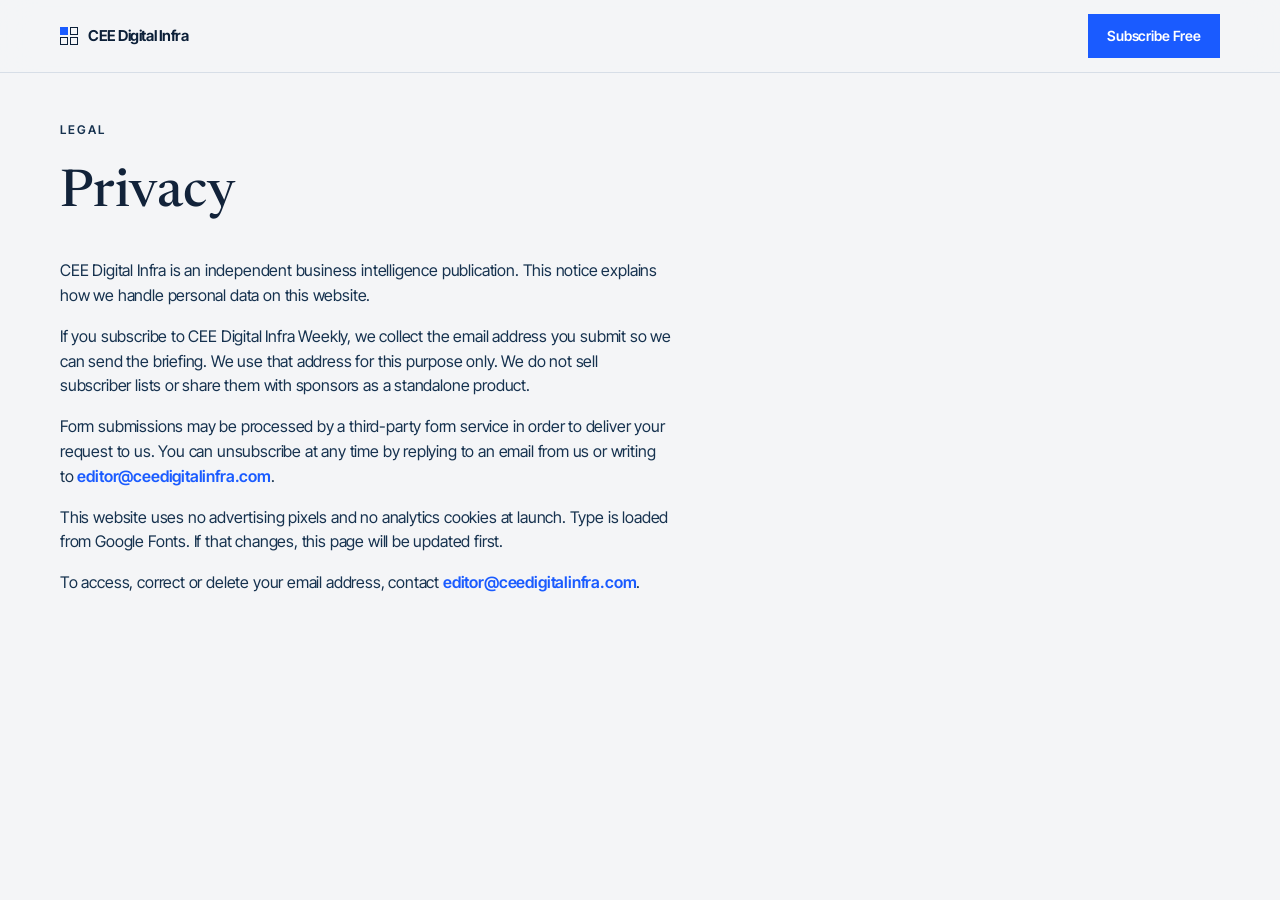
==== privacy.html @ a5130c38 "Launch the English pre-publication landing page. Replace the placeholder with a B2B intelligence sit" ====
<!DOCTYPE html>
<html lang="en">
  <head>
    <meta charset="utf-8" />
    <meta name="viewport" content="width=device-width, initial-scale=1" />
    <title>Privacy — CEE Digital Infra</title>
    <meta
      name="description"
      content="Privacy notice for CEE Digital Infra’s weekly briefing and website."
    />
    <link rel="canonical" href="https://ceedigitalinfra.com/privacy.html" />
    <link rel="icon" href="favicon.svg" type="image/svg+xml" />
    <link rel="preconnect" href="https://fonts.googleapis.com" />
    <link rel="preconnect" href="https://fonts.gstatic.com" crossorigin />
    <link
      href="https://fonts.googleapis.com/css2?family=Inter+Tight:ital,wght@0,400;0,500;0,600;0,700;1,400&family=Newsreader:opsz,wght@6..72,400;6..72,500;6..72,600&display=swap"
      rel="stylesheet"
    />
    <link rel="stylesheet" href="styles.css" />
  </head>
  <body>
    <header class="site-header">
      <div class="container header-inner">
        <a class="brand" href="index.html">
          <span class="mark" aria-hidden="true"><span></span><span></span><span></span><span></span></span>
          <span class="brand-name">CEE Digital Infra</span>
        </a>
        <a class="btn btn-primary" href="index.html#newsletter">Subscribe Free</a>
      </div>
    </header>

    <main class="legal container">
      <p class="kicker">Legal</p>
      <h1>Privacy</h1>
      <p>
        CEE Digital Infra is an independent business intelligence publication.
        This notice explains how we handle personal data on this website.
      </p>
      <p>
        If you subscribe to CEE Digital Infra Weekly, we collect the email
        address you submit so we can send the briefing. We use that address for
        this purpose only. We do not sell subscriber lists or share them with
        sponsors as a standalone product.
      </p>
      <p>
        Form submissions may be processed by a third-party form service in order
        to deliver your request to us. You can unsubscribe at any time by
        replying to an email from us or writing to
        <a class="mail" href="mailto:editor@ceedigitalinfra.com">editor@ceedigitalinfra.com</a>.
      </p>
      <p>
        This website uses no advertising pixels and no analytics cookies at
        launch. Type is loaded from Google Fonts. If that changes, this page
        will be updated first.
      </p>
      <p>
        To access, correct or delete your email address, contact
        <a class="mail" href="mailto:editor@ceedigitalinfra.com">editor@ceedigitalinfra.com</a>.
      </p>
    </main>
  </body>
</html>
---- styles.css ----
:root {
  --bg: #f4f5f7;
  --bg-elev: #ffffff;
  --navy: #0b1f38;
  --navy-soft: #16324f;
  --ink: #12233a;
  --muted: #5c6d80;
  --line: #d7dee7;
  --line-strong: #b9c4d1;
  --blue: #1a5bff;
  --blue-deep: #1246d6;
  --tint: #e8eef8;
  --shadow: 0 12px 40px rgba(11, 31, 56, 0.06);
  --serif: "Newsreader", "Iowan Old Style", "Palatino Linotype", Palatino, serif;
  --sans: "Inter Tight", "Helvetica Neue", Helvetica, Arial, sans-serif;
  --container: 1160px;
  --header: 72px;
}

*,
*::before,
*::after {
  box-sizing: border-box;
}

html {
  scroll-behavior: smooth;
}

html,
body {
  margin: 0;
  min-height: 100%;
}

body {
  font-family: var(--sans);
  color: var(--ink);
  background: var(--bg);
  font-size: 16px;
  line-height: 1.55;
  letter-spacing: -0.011em;
}

img,
svg {
  max-width: 100%;
  display: block;
}

a {
  color: inherit;
  text-decoration: none;
}

button,
input {
  font: inherit;
}

.skip {
  position: absolute;
  left: 12px;
  top: -40px;
  background: var(--navy);
  color: #fff;
  padding: 8px 12px;
  z-index: 80;
}

.skip:focus {
  top: 12px;
}

.container {
  width: min(var(--container), calc(100% - 40px));
  margin: 0 auto;
}

.kicker {
  margin: 0 0 14px;
  font-size: 12px;
  font-weight: 600;
  letter-spacing: 0.16em;
  text-transform: uppercase;
  color: var(--blue);
}

.section-head {
  max-width: 720px;
  margin-bottom: 40px;
}

.section-head h2,
.panel h2,
.newsletter-copy h2,
.partner-copy h2,
.hero-copy h1 {
  font-family: var(--serif);
  font-weight: 500;
  letter-spacing: -0.03em;
  color: var(--navy);
}

.section-head h2 {
  margin: 0;
  font-size: clamp(32px, 4vw, 48px);
  line-height: 1.12;
}

.muted {
  color: var(--muted);
}

.rail {
  border-bottom: 1px solid var(--line);
  background: var(--navy);
  color: #d5deea;
  font-size: 12px;
  letter-spacing: 0.08em;
  text-transform: uppercase;
}

.rail-inner {
  display: flex;
  justify-content: space-between;
  gap: 16px;
  padding: 8px 0;
}

.site-header {
  position: sticky;
  top: 0;
  z-index: 40;
  background: rgba(244, 245, 247, 0.92);
  backdrop-filter: blur(16px);
  border-bottom: 1px solid var(--line);
}

.header-inner {
  display: flex;
  align-items: center;
  justify-content: space-between;
  gap: 24px;
  min-height: var(--header);
}

.brand {
  display: flex;
  align-items: center;
  gap: 10px;
  min-width: max-content;
}

.mark {
  display: grid;
  grid-template-columns: 1fr 1fr;
  gap: 2px;
  width: 18px;
  height: 18px;
}

.mark span {
  border: 1px solid var(--navy);
  background: transparent;
}

.mark span:first-child {
  background: var(--blue);
  border-color: var(--blue);
}

.brand-name {
  font-size: 15px;
  font-weight: 650;
  letter-spacing: -0.03em;
  color: var(--navy);
}

.nav {
  display: flex;
  align-items: center;
  gap: 28px;
}

.nav a {
  font-size: 14px;
  font-weight: 500;
  color: var(--navy-soft);
}

.nav a:hover,
.footer-links a:hover,
.inline-link:hover {
  color: var(--blue);
}

.header-actions {
  display: flex;
  align-items: center;
  gap: 12px;
}

.btn {
  display: inline-flex;
  align-items: center;
  justify-content: center;
  min-height: 44px;
  padding: 0 18px;
  border: 1px solid transparent;
  font-size: 14px;
  font-weight: 600;
  letter-spacing: -0.01em;
  cursor: pointer;
  transition: 0.18s ease;
}

.btn-primary {
  background: var(--blue);
  color: #fff;
}

.btn-primary:hover {
  background: var(--blue-deep);
}

.btn-navy {
  background: var(--navy);
  color: #fff;
}

.btn-navy:hover {
  background: var(--navy-soft);
}

.btn-ghost {
  background: transparent;
  border-color: var(--line-strong);
  color: var(--navy);
}

.btn-ghost:hover {
  border-color: var(--navy);
}

.menu-toggle {
  display: none;
  width: 42px;
  height: 42px;
  padding: 0;
  border: 1px solid var(--line);
  background: var(--bg-elev);
}

.menu-toggle span,
.menu-toggle span::before,
.menu-toggle span::after {
  display: block;
  width: 16px;
  height: 1.5px;
  background: var(--navy);
  position: relative;
}

.menu-toggle span::before,
.menu-toggle span::after {
  content: "";
  position: absolute;
  left: 0;
}

.menu-toggle span::before {
  top: -5px;
}

.menu-toggle span::after {
  top: 5px;
}

.hero {
  position: relative;
  overflow: hidden;
  border-bottom: 1px solid var(--line);
}

.hero::before {
  content: "";
  position: absolute;
  inset: 0;
  background-image:
    linear-gradient(var(--line) 1px, transparent 1px),
    linear-gradient(90deg, var(--line) 1px, transparent 1px);
  background-size: 72px 72px;
  mask-image: linear-gradient(180deg, rgba(0, 0, 0, 0.35), transparent 82%);
  pointer-events: none;
}

.hero-grid {
  position: relative;
  display: grid;
  grid-template-columns: minmax(0, 1.15fr) minmax(320px, 0.85fr);
  gap: 56px;
  align-items: center;
  padding: 84px 0 88px;
}

.hero-copy h1 {
  margin: 0 0 22px;
  font-size: clamp(40px, 6vw, 68px);
  line-height: 1.02;
  max-width: 11ch;
}

.lede {
  margin: 0 0 32px;
  max-width: 46ch;
  font-size: 19px;
  line-height: 1.5;
  color: var(--muted);
}

.hero-actions {
  display: flex;
  flex-wrap: wrap;
  gap: 12px;
}

.panel {
  background: var(--bg-elev);
  border: 1px solid var(--line);
  box-shadow: var(--shadow);
}

.hero-panel {
  padding: 22px 22px 18px;
}

.panel-label {
  display: flex;
  justify-content: space-between;
  gap: 12px;
  margin-bottom: 16px;
  font-size: 11px;
  font-weight: 600;
  letter-spacing: 0.14em;
  text-transform: uppercase;
  color: var(--muted);
}

.map-frame {
  border: 1px solid var(--line);
  background:
    linear-gradient(180deg, #f8fafc 0%, #eef3f9 100%);
  padding: 12px;
}

.map {
  width: 100%;
  height: auto;
}

.map-country {
  fill: #d5e0ee;
  stroke: var(--navy);
  stroke-width: 1.2;
}

.map-country.is-focus {
  fill: #b9ccea;
}

.map-label {
  fill: var(--navy);
  font-family: var(--sans);
  font-size: 11px;
  font-weight: 650;
  letter-spacing: 0.04em;
}

.node {
  fill: var(--blue);
}

.strand {
  fill: none;
  stroke: var(--blue);
  stroke-width: 1;
  stroke-dasharray: 3 4;
  opacity: 0.7;
}

.legend {
  display: grid;
  grid-template-columns: 1fr 1fr;
  gap: 8px 16px;
  margin: 16px 0 0;
  padding-top: 14px;
  border-top: 1px solid var(--line);
}

.legend span {
  display: flex;
  align-items: center;
  gap: 8px;
  font-size: 12px;
  font-weight: 500;
  color: var(--navy-soft);
}

.legend i {
  width: 7px;
  height: 7px;
  background: var(--blue);
  flex: 0 0 auto;
}

.section {
  padding: 88px 0;
  border-bottom: 1px solid var(--line);
}

.section.alt {
  background: var(--bg-elev);
}

.newsletter {
  background: var(--navy);
  color: #e8eef6;
}

.newsletter .kicker {
  color: #8fb0ff;
}

.newsletter h2,
.newsletter .section-head h2 {
  color: #fff;
}

.newsletter-grid {
  display: grid;
  grid-template-columns: minmax(0, 1.1fr) minmax(280px, 0.9fr);
  gap: 48px;
  align-items: end;
}

.newsletter-copy p {
  margin: 16px 0 0;
  font-size: 18px;
  line-height: 1.55;
  color: #c5d0de;
  max-width: 42ch;
}

.audience-line {
  margin-top: 18px;
  font-size: 14px;
  color: #9aadc2;
}

.signup {
  background: rgba(255, 255, 255, 0.04);
  border: 1px solid rgba(255, 255, 255, 0.12);
  padding: 22px;
}

.signup label {
  display: block;
  margin-bottom: 8px;
  font-size: 12px;
  font-weight: 600;
  letter-spacing: 0.08em;
  text-transform: uppercase;
  color: #b9c8d9;
}

.signup-row {
  display: grid;
  gap: 8px;
}

.signup .btn {
  width: 100%;
}

.signup input[type="email"] {
  flex: 1;
  min-width: 0;
  height: 48px;
  padding: 0 14px;
  border: 1px solid rgba(255, 255, 255, 0.16);
  background: #fff;
  color: var(--navy);
}

.signup input[type="email"]:focus {
  outline: 2px solid var(--blue);
  outline-offset: 1px;
}

.form-note,
.form-status {
  margin: 12px 0 0;
  font-size: 13px;
  color: #9aadc2;
}

.form-status.is-success {
  color: #b7f0c8;
}

.form-status.is-error {
  color: #ffc4c4;
}

.honey {
  position: absolute;
  left: -9999px;
  opacity: 0;
}

.card-grid {
  display: grid;
  grid-template-columns: repeat(4, 1fr);
  gap: 18px;
}

.card {
  padding: 24px 22px 26px;
  background: var(--bg-elev);
  border: 1px solid var(--line);
  border-top: 2px solid var(--blue);
}

.card.index {
  font-size: 11px;
  font-weight: 650;
  letter-spacing: 0.14em;
  text-transform: uppercase;
  color: var(--blue);
}

.card h3 {
  margin: 18px 0 12px;
  font-family: var(--serif);
  font-size: 28px;
  font-weight: 500;
  letter-spacing: -0.03em;
  color: var(--navy);
}

.card p {
  margin: 0;
  color: var(--muted);
  font-size: 15px;
}

.markets-layout {
  display: grid;
  grid-template-columns: 1.1fr 0.9fr;
  gap: 48px;
  align-items: start;
}

.market-list {
  display: grid;
  gap: 0;
  border-top: 1px solid var(--line);
}

.market-list a,
.market-list span {
  display: flex;
  justify-content: space-between;
  align-items: baseline;
  padding: 18px 0;
  border-bottom: 1px solid var(--line);
  font-size: 22px;
  font-family: var(--serif);
  color: var(--navy);
}

.market-list small {
  font-family: var(--sans);
  font-size: 12px;
  font-weight: 600;
  letter-spacing: 0.12em;
  text-transform: uppercase;
  color: var(--muted);
}

.expanding {
  margin: 22px 0 0;
  font-size: 15px;
  color: var(--muted);
}

.audience-grid {
  display: grid;
  grid-template-columns: repeat(7, 1fr);
  gap: 12px;
}

.person {
  min-height: 132px;
  padding: 18px 14px;
  border: 1px solid var(--line);
  background: var(--bg);
  display: flex;
  flex-direction: column;
  justify-content: space-between;
}

.person svg {
  width: 22px;
  height: 22px;
  stroke: var(--blue);
  fill: none;
  stroke-width: 1.6;
}

.person strong {
  font-size: 14px;
  font-weight: 650;
  color: var(--navy);
}

.about-grid,
.partner-grid {
  display: grid;
  grid-template-columns: 0.7fr 1.3fr;
  gap: 48px;
}

.about-grid p,
.partner-copy p {
  margin: 0 0 16px;
  font-size: 20px;
  line-height: 1.5;
  font-family: var(--serif);
  color: var(--navy-soft);
}

.partner .btn {
  margin: 8px 0 18px;
}

.mail {
  color: var(--blue);
  font-weight: 600;
}

.coming-list {
  display: grid;
  grid-template-columns: 1fr 1fr;
  gap: 0 48px;
  margin: 0;
  padding: 0;
  list-style: none;
  border-top: 1px solid var(--line);
}

.coming-list li {
  display: flex;
  justify-content: space-between;
  gap: 16px;
  padding: 18px 0;
  border-bottom: 1px solid var(--line);
  color: var(--navy);
}

.coming-list b {
  font-weight: 550;
}

.tag {
  font-size: 11px;
  font-weight: 650;
  letter-spacing: 0.12em;
  text-transform: uppercase;
  color: var(--muted);
}

.site-footer {
  background: var(--navy);
  color: #d5deea;
  padding: 56px 0 28px;
}

.footer-grid {
  display: grid;
  grid-template-columns: 1.3fr 1fr 0.8fr;
  gap: 32px;
  padding-bottom: 36px;
  border-bottom: 1px solid rgba(255, 255, 255, 0.1);
}

.footer-brand .brand-name,
.footer-brand .mark span {
  color: #fff;
  border-color: #9db0c8;
}

.footer-brand .mark span:first-child {
  border-color: var(--blue);
}

.footer-brand p {
  max-width: 36ch;
  margin: 16px 0 0;
  color: #9aadc2;
}

.footer-links,
.footer-contact {
  display: grid;
  gap: 10px;
  align-content: start;
}

.footer-links a,
.footer-contact a {
  color: #d5deea;
}

.linkedin {
  display: inline-flex;
  align-items: center;
  gap: 8px;
}

.linkedin svg {
  width: 16px;
  height: 16px;
  fill: currentColor;
}

.copyright {
  display: flex;
  justify-content: space-between;
  gap: 16px;
  padding-top: 20px;
  font-size: 13px;
  color: #8aa0b6;
}

.legal {
  padding: 48px 0 80px;
}

.legal h1 {
  font-family: var(--serif);
  font-size: clamp(36px, 5vw, 52px);
  font-weight: 500;
  margin: 0 0 24px;
}

.legal p,
.legal li {
  max-width: 68ch;
  color: var(--navy-soft);
}

@media (max-width: 980px) {
  .hero-grid,
  .newsletter-grid,
  .markets-layout,
  .about-grid,
  .partner-grid,
  .footer-grid {
    grid-template-columns: 1fr;
  }

  .card-grid {
    grid-template-columns: 1fr 1fr;
  }

  .audience-grid {
    grid-template-columns: 1fr 1fr 1fr;
  }

  .hero-copy h1 {
    max-width: none;
  }
}

@media (max-width: 720px) {
  .container {
    width: min(var(--container), calc(100% - 32px));
  }

  .rail-inner {
    display: none;
  }

  .nav {
    display: none;
    position: absolute;
    top: calc(var(--header) + 1px);
    left: 0;
    right: 0;
    padding: 18px 20px 24px;
    background: var(--bg-elev);
    border-bottom: 1px solid var(--line);
    flex-direction: column;
    align-items: flex-start;
    gap: 16px;
  }

  .nav.is-open {
    display: flex;
  }

  .menu-toggle {
    display: inline-flex;
    align-items: center;
    justify-content: center;
  }

  .header-inner .btn-primary {
    min-height: 38px;
    padding: 0 12px;
    font-size: 13px;
  }

  .section,
  .hero-grid {
    padding-top: 56px;
    padding-bottom: 56px;
  }

  .card-grid,
  .audience-grid,
  .coming-list,
  .signup-row {
    grid-template-columns: 1fr;
    display: grid;
  }

  .copyright {
    flex-direction: column;
  }
}

@media (prefers-reduced-motion: reduce) {
  html {
    scroll-behavior: auto;
  }

  * {
    transition: none !important;
  }
}
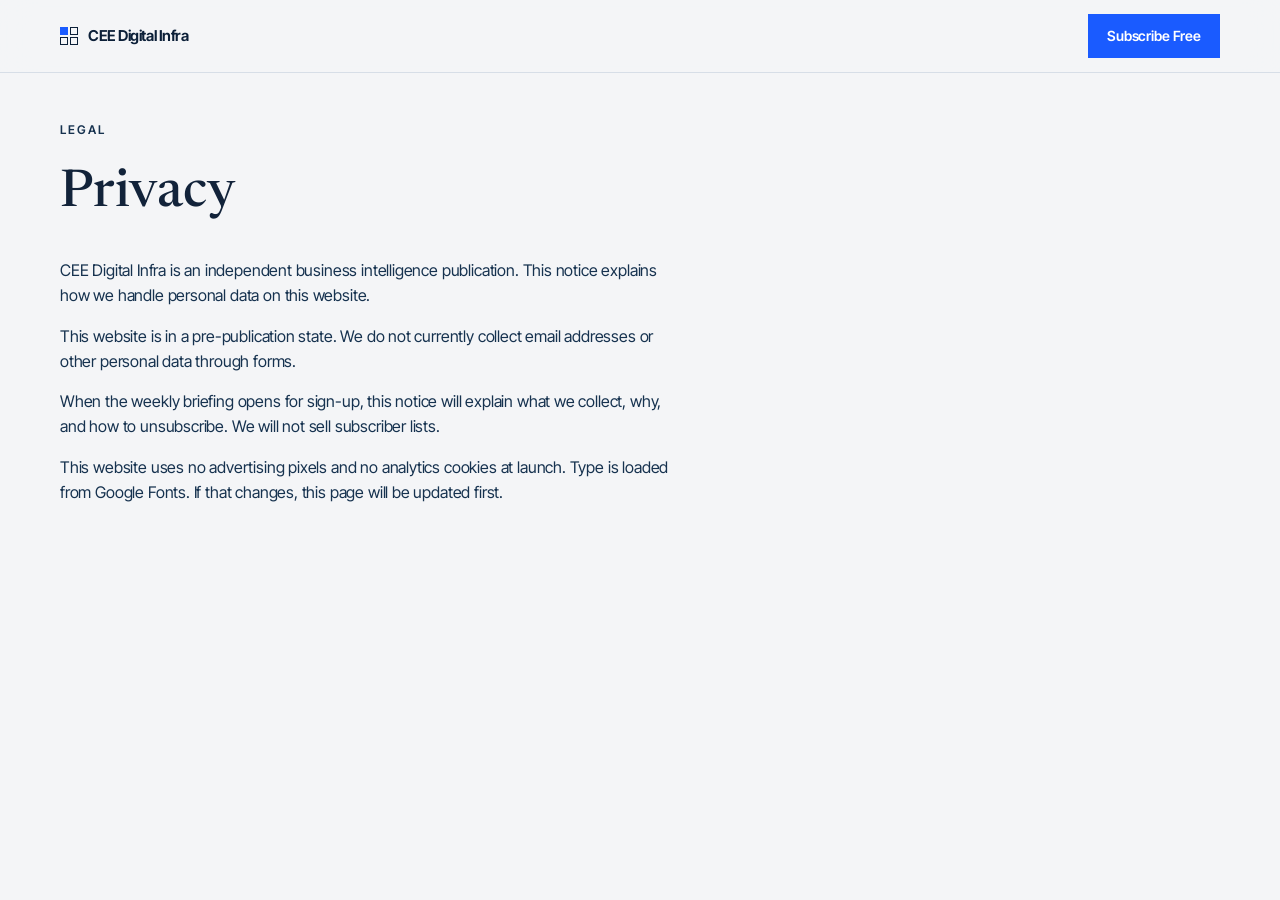
==== commit a5d880eb: "Hold email capture until addresses exist. Keep the newsletter and partner blocks visible, but remove" ====
--- a/privacy.html
+++ b/privacy.html
@@ -37,26 +37,19 @@
         This notice explains how we handle personal data on this website.
       </p>
       <p>
-        If you subscribe to CEE Digital Infra Weekly, we collect the email
-        address you submit so we can send the briefing. We use that address for
-        this purpose only. We do not sell subscriber lists or share them with
-        sponsors as a standalone product.
+        This website is in a pre-publication state. We do not currently collect
+        email addresses or other personal data through forms.
       </p>
       <p>
-        Form submissions may be processed by a third-party form service in order
-        to deliver your request to us. You can unsubscribe at any time by
-        replying to an email from us or writing to
-        <a class="mail" href="mailto:editor@ceedigitalinfra.com">editor@ceedigitalinfra.com</a>.
+        When the weekly briefing opens for sign-up, this notice will explain
+        what we collect, why, and how to unsubscribe. We will not sell
+        subscriber lists.
       </p>
       <p>
         This website uses no advertising pixels and no analytics cookies at
         launch. Type is loaded from Google Fonts. If that changes, this page
         will be updated first.
       </p>
-      <p>
-        To access, correct or delete your email address, contact
-        <a class="mail" href="mailto:editor@ceedigitalinfra.com">editor@ceedigitalinfra.com</a>.
-      </p>
     </main>
   </body>
 </html>
--- a/styles.css
+++ b/styles.css
@@ -498,6 +498,14 @@
   outline-offset: 1px;
 }
 
+.signup input:disabled,
+.signup .btn:disabled,
+.btn[aria-disabled="true"] {
+  opacity: 0.55;
+  cursor: not-allowed;
+  pointer-events: none;
+}
+
 .form-note,
 .form-status {
   margin: 12px 0 0;
